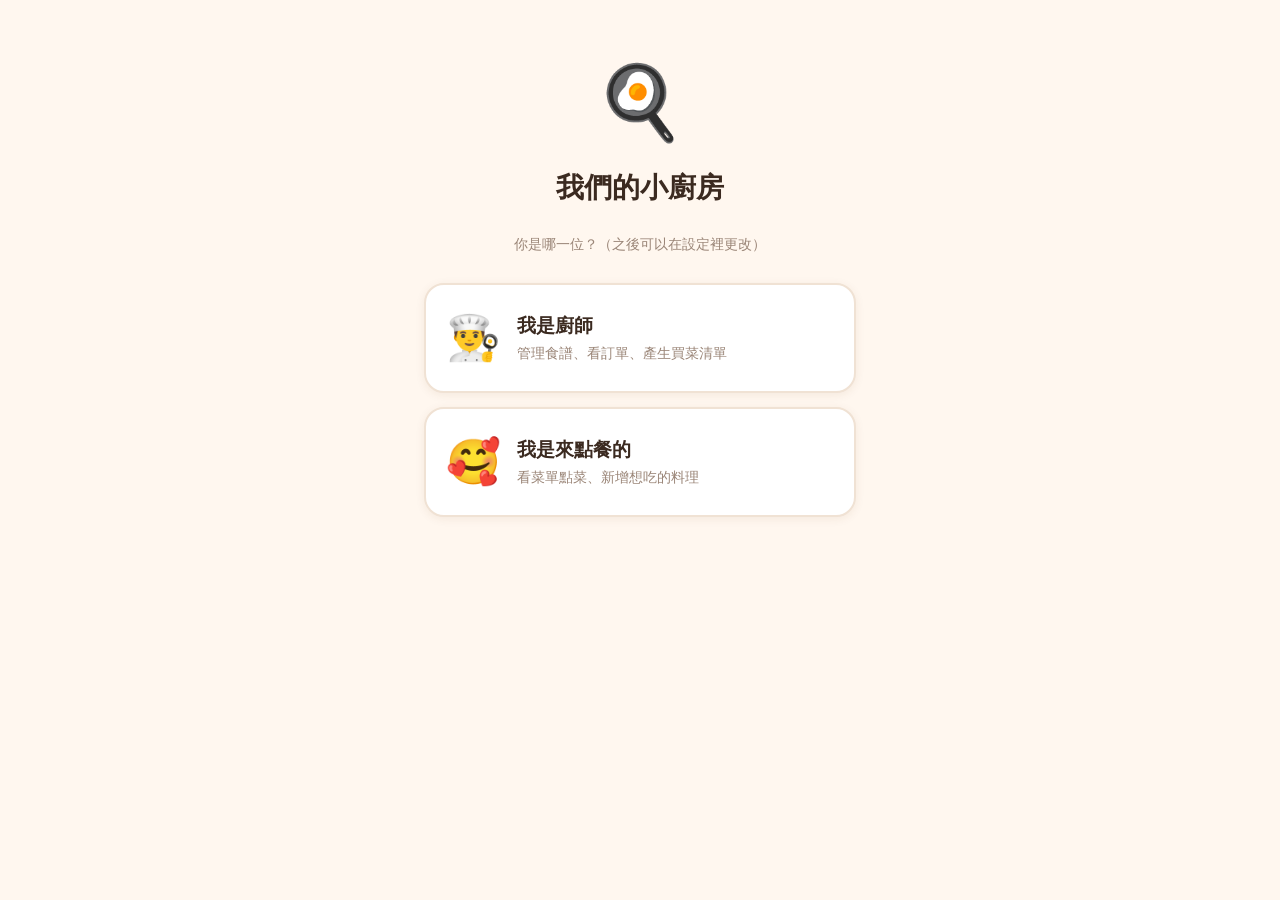
==== index.html @ f6fb0038 "Add couple recipe & ordering PWA for iPhone Chef can store recipes (photo, ingredients, steps), view" ====
<!doctype html>
<html lang="zh-Hant">
<head>
  <meta charset="utf-8">
  <meta name="viewport" content="width=device-width, initial-scale=1, viewport-fit=cover">
  <meta name="theme-color" content="#fff7ef" media="(prefers-color-scheme: light)">
  <meta name="theme-color" content="#1f1915" media="(prefers-color-scheme: dark)">
  <meta name="apple-mobile-web-app-capable" content="yes">
  <meta name="mobile-web-app-capable" content="yes">
  <meta name="apple-mobile-web-app-status-bar-style" content="default">
  <meta name="apple-mobile-web-app-title" content="小廚房">
  <meta name="format-detection" content="telephone=no">
  <link rel="apple-touch-icon" href="icons/apple-touch-icon.png">
  <link rel="icon" type="image/png" href="icons/icon-192.png">
  <link rel="manifest" href="manifest.webmanifest">
  <link rel="stylesheet" href="styles.css">
  <title>我們的小廚房</title>
</head>
<body>
  <div id="app"></div>
  <div id="toast" role="status" aria-live="polite"></div>
  <script type="module" src="app.js"></script>
</body>
</html>
---- styles.css ----
:root {
  --bg: #fff7ef;
  --card: #ffffff;
  --text: #3b2a20;
  --muted: #9a8577;
  --line: #f0e2d4;
  --primary: #e8603c;
  --primary-soft: #fde6dc;
  --love: #e24a7b;
  --love-soft: #fde3ec;
  --ok: #3a9b5c;
  --warn: #c98612;
  --danger: #d0453a;
  --shadow: 0 2px 10px rgba(120, 70, 30, 0.08);
  --radius: 16px;
  --tabbar-h: 58px;
  color-scheme: light dark;
}

@media (prefers-color-scheme: dark) {
  :root {
    --bg: #1f1915;
    --card: #2b231e;
    --text: #f5e9df;
    --muted: #a8968a;
    --line: #3d322b;
    --primary: #ff7a52;
    --primary-soft: #4a2c22;
    --love: #ff6f9c;
    --love-soft: #4a2533;
    --shadow: none;
  }
}

* { box-sizing: border-box; -webkit-tap-highlight-color: transparent; }

html, body { margin: 0; background: var(--bg); color: var(--text); }

body {
  font-family: -apple-system, BlinkMacSystemFont, "PingFang TC", "Noto Sans TC", "Helvetica Neue", sans-serif;
  font-size: 16px;
  line-height: 1.5;
  -webkit-text-size-adjust: 100%;
  min-height: 100vh;
}

a { color: inherit; text-decoration: none; }
button, input, select, textarea { font: inherit; color: inherit; }
/* iOS 輸入框字小於 16px 會自動放大畫面 */
input, select, textarea { font-size: 16px; }

h1, h2, h3 { margin: 0; line-height: 1.3; }

.muted { color: var(--muted); font-size: 14px; }
.center { text-align: center; }
.error { color: var(--danger); font-size: 14px; }

/* ---------- 版面 ---------- */

.top {
  position: sticky;
  top: 0;
  z-index: 10;
  display: grid;
  grid-template-columns: 1fr auto 1fr;
  align-items: center;
  gap: 8px;
  padding: calc(env(safe-area-inset-top) + 8px) 12px 8px;
  background: color-mix(in srgb, var(--bg) 88%, transparent);
  -webkit-backdrop-filter: blur(14px);
  backdrop-filter: blur(14px);
  border-bottom: 1px solid var(--line);
}
.top h1 { font-size: 17px; font-weight: 700; text-align: center; white-space: nowrap; overflow: hidden; text-overflow: ellipsis; max-width: 55vw; }
.top .side { display: flex; align-items: center; min-width: 0; }
.top .side.right { justify-content: flex-end; }

.icon-btn {
  border: 0;
  background: none;
  color: var(--primary);
  padding: 6px 4px;
  font-size: 16px;
  cursor: pointer;
  white-space: nowrap;
}
.icon-btn.strong { font-weight: 700; }

.page {
  padding: 16px 16px calc(var(--tabbar-h) + env(safe-area-inset-bottom) + 90px);
  max-width: 720px;
  margin: 0 auto;
}

.tabbar {
  position: fixed;
  left: 0;
  right: 0;
  bottom: 0;
  z-index: 20;
  display: flex;
  padding-bottom: env(safe-area-inset-bottom);
  background: color-mix(in srgb, var(--card) 92%, transparent);
  -webkit-backdrop-filter: blur(14px);
  backdrop-filter: blur(14px);
  border-top: 1px solid var(--line);
}
.tabbar a {
  flex: 1;
  height: var(--tabbar-h);
  display: flex;
  flex-direction: column;
  align-items: center;
  justify-content: center;
  font-size: 11px;
  color: var(--muted);
}
.tabbar a.on { color: var(--primary); font-weight: 600; }
.tabbar .ti { position: relative; font-size: 22px; line-height: 1.1; filter: grayscale(0.6); }
.tabbar a.on .ti { filter: none; }
.badge {
  position: absolute;
  top: -4px;
  right: -12px;
  min-width: 18px;
  height: 18px;
  padding: 0 5px;
  border-radius: 9px;
  background: var(--danger);
  color: #fff;
  font-size: 11px;
  line-height: 18px;
  text-align: center;
}

#toast {
  position: fixed;
  left: 50%;
  bottom: calc(var(--tabbar-h) + env(safe-area-inset-bottom) + 76px);
  transform: translate(-50%, 20px);
  opacity: 0;
  pointer-events: none;
  z-index: 50;
  max-width: calc(100vw - 48px);
  padding: 10px 18px;
  border-radius: 999px;
  background: rgba(40, 28, 20, 0.9);
  color: #fff;
  font-size: 15px;
  text-align: center;
  transition: opacity 0.2s, transform 0.2s;
}
#toast.show { opacity: 1; transform: translate(-50%, 0); }

/* ---------- 按鈕 ---------- */

.btn {
  display: inline-flex;
  align-items: center;
  justify-content: center;
  gap: 6px;
  min-height: 46px;
  padding: 10px 18px;
  border: 1px solid var(--line);
  border-radius: 14px;
  background: var(--card);
  font-weight: 600;
  cursor: pointer;
  text-align: center;
}
.btn:active { transform: scale(0.98); }
.btn:disabled { opacity: 0.4; }
.btn.primary { background: var(--primary); border-color: var(--primary); color: #fff; }
.btn.ghost { background: transparent; }
.btn.danger { color: var(--danger); }
.btn.small { min-height: 36px; padding: 6px 14px; font-size: 14px; border-radius: 12px; }
.btn.block { display: flex; width: 100%; margin-top: 10px; }
.btn.big { min-height: 54px; font-size: 18px; }

/* ---------- 歡迎頁 ---------- */

.welcome {
  min-height: 100vh;
  padding: calc(env(safe-area-inset-top) + 48px) 24px 40px;
  display: flex;
  flex-direction: column;
  align-items: center;
  text-align: center;
  gap: 14px;
  max-width: 480px;
  margin: 0 auto;
}
.welcome .logo { font-size: 72px; }
.welcome h1 { font-size: 28px; }
.role-card {
  width: 100%;
  display: flex;
  align-items: center;
  gap: 16px;
  padding: 20px;
  border: 2px solid var(--line);
  border-radius: 20px;
  background: var(--card);
  box-shadow: var(--shadow);
  text-align: left;
  cursor: pointer;
}
.role-card:active { border-color: var(--primary); }
.role-card .big { font-size: 44px; }
.role-card b { display: block; font-size: 19px; }
.role-card small { color: var(--muted); font-size: 14px; }

/* ---------- 菜單 ---------- */

.search {
  width: 100%;
  padding: 11px 14px;
  border: 1px solid var(--line);
  border-radius: 12px;
  background: var(--card);
  -webkit-appearance: none;
  appearance: none;
}

.chips {
  display: flex;
  gap: 8px;
  overflow-x: auto;
  margin: 12px -16px 14px;
  padding: 0 16px;
  scrollbar-width: none;
}
.chips::-webkit-scrollbar { display: none; }
.chips.wrap { flex-wrap: wrap; overflow: visible; margin: 8px 0 0; padding: 0; }
.chip,
.chip-radio span {
  flex: none;
  display: inline-block;
  padding: 7px 14px;
  border: 1px solid var(--line);
  border-radius: 999px;
  background: var(--card);
  font-size: 14px;
  white-space: nowrap;
  cursor: pointer;
}
.chip.on,
.chip-radio input:checked + span { background: var(--primary); border-color: var(--primary); color: #fff; }
.chip-radio input { position: absolute; opacity: 0; pointer-events: none; }

.grid { display: grid; grid-template-columns: repeat(2, minmax(0, 1fr)); gap: 12px; }
@media (min-width: 600px) { .grid { grid-template-columns: repeat(3, minmax(0, 1fr)); } }

.card {
  position: relative;
  background: var(--card);
  border-radius: var(--radius);
  box-shadow: var(--shadow);
  border: 1px solid var(--line);
  overflow: hidden;
}
.card-link { display: block; }
.card-body { padding: 10px 12px 12px; }
.card h3 { font-size: 16px; white-space: nowrap; overflow: hidden; text-overflow: ellipsis; }
.meta { margin: 2px 0 0; color: var(--muted); font-size: 13px; }

.thumb, .hero, .mini {
  background: var(--primary-soft) center / cover no-repeat;
  display: flex;
  align-items: center;
  justify-content: center;
}
.thumb { aspect-ratio: 4 / 3; }
.thumb.emoji span { font-size: 52px; }
.hero { aspect-ratio: 16 / 10; border-radius: var(--radius); }
.hero.emoji span { font-size: 90px; }
.mini { width: 48px; height: 48px; border-radius: 12px; flex: none; }
.mini.emoji span { font-size: 26px; }

.tag {
  display: inline-block;
  margin: 6px 4px 0 0;
  padding: 2px 8px;
  border-radius: 999px;
  font-size: 12px;
  font-weight: 600;
}
.tag.love { background: var(--love-soft); color: var(--love); }
.tag.warn { background: color-mix(in srgb, var(--warn) 18%, transparent); color: var(--warn); }

.add-btn {
  position: absolute;
  top: 8px;
  right: 8px;
  width: 38px;
  height: 38px;
  border-radius: 50%;
  border: 0;
  background: rgba(255, 255, 255, 0.95);
  color: var(--primary);
  font-size: 20px;
  font-weight: 700;
  box-shadow: 0 2px 8px rgba(0, 0, 0, 0.15);
  cursor: pointer;
}
.add-btn.on { background: var(--primary); color: #fff; font-size: 16px; }

.cart-bar {
  position: fixed;
  left: 16px;
  right: 16px;
  bottom: calc(var(--tabbar-h) + env(safe-area-inset-bottom) + 12px);
  z-index: 15;
  display: flex;
  justify-content: space-between;
  align-items: center;
  max-width: 688px;
  margin: 0 auto;
  padding: 14px 20px;
  border-radius: 16px;
  background: var(--primary);
  color: #fff;
  font-weight: 700;
  box-shadow: 0 6px 20px rgba(232, 96, 60, 0.35);
}

.empty { text-align: center; color: var(--muted); padding: 48px 0; grid-column: 1 / -1; }
.empty p { font-size: 18px; margin: 0 0 16px; }

/* ---------- 食譜 ---------- */

.recipe-head { margin: 16px 0 8px; }
.recipe-head h2 { font-size: 26px; }
.notes, .hint {
  margin: 12px 0;
  padding: 12px 14px;
  border-radius: 12px;
  background: var(--primary-soft);
  font-size: 15px;
  white-space: pre-wrap;
}

.panel {
  margin: 14px 0;
  padding: 16px;
  background: var(--card);
  border: 1px solid var(--line);
  border-radius: var(--radius);
  box-shadow: var(--shadow);
}
.panel h3 { font-size: 17px; margin-bottom: 10px; }
.panel h3 small { color: var(--muted); font-weight: 400; font-size: 13px; }
.panel p { margin: 6px 0; }

.ings { list-style: none; margin: 0; padding: 0; }
.ings li + li { border-top: 1px dashed var(--line); }
.ings label { display: flex; align-items: center; gap: 12px; padding: 10px 0; cursor: pointer; }
.ings .n { flex: 1; }
.ings .a { color: var(--muted); }
.ings input:checked ~ span { text-decoration: line-through; opacity: 0.5; }

input[type="checkbox"] { width: 22px; height: 22px; accent-color: var(--primary); flex: none; margin: 0; }

.steps { margin: 0; padding: 0; list-style: none; counter-reset: s; }
.steps li { position: relative; padding: 4px 0 14px 44px; counter-increment: s; white-space: pre-wrap; }
.steps li::before {
  content: counter(s);
  position: absolute;
  left: 0;
  top: 2px;
  width: 30px;
  height: 30px;
  border-radius: 50%;
  background: var(--primary);
  color: #fff;
  font-weight: 700;
  display: flex;
  align-items: center;
  justify-content: center;
}

.actions { margin-top: 20px; }

/* ---------- 表單 ---------- */

.form { display: flex; flex-direction: column; gap: 16px; }
.form label, .field { display: flex; flex-direction: column; gap: 6px; font-size: 14px; color: var(--muted); font-weight: 600; }
.form input:not([type]),
.form input[inputmode],
.form input[name],
.form select,
.form textarea,
.join input,
.field textarea {
  width: 100%;
  padding: 11px 12px;
  border: 1px solid var(--line);
  border-radius: 12px;
  background: var(--card);
  color: var(--text);
  font-weight: 400;
  -webkit-appearance: none;
  appearance: none;
}
.form input[type="radio"] { position: absolute; opacity: 0; pointer-events: none; }
textarea { resize: vertical; }

.row3 { display: grid; grid-template-columns: 1.4fr 1fr 1fr; gap: 10px; }

.photo-box {
  position: relative;
  display: flex !important;
  flex-direction: column;
  align-items: center;
  justify-content: center;
  aspect-ratio: 16 / 9;
  border: 2px dashed var(--line);
  border-radius: var(--radius);
  background: var(--card) center / cover no-repeat;
  font-size: 36px;
  cursor: pointer;
}
.photo-box small { font-size: 14px; }
.photo-box.has { border-style: solid; }
.photo-actions { display: flex; gap: 8px; justify-content: center; margin-top: 8px; }
.photo-actions .btn { display: inline-flex; flex-direction: row; }

.emoji-row { display: flex; flex-wrap: wrap; gap: 6px; }
.emoji-row label { display: block; }
.emoji-row span {
  display: flex;
  width: 42px;
  height: 42px;
  align-items: center;
  justify-content: center;
  font-size: 24px;
  border-radius: 12px;
  border: 2px solid transparent;
  background: var(--card);
  cursor: pointer;
}
.emoji-row input:checked + span { border-color: var(--primary); background: var(--primary-soft); }

.ing-row { display: grid; grid-template-columns: 1fr 0.7fr 36px; gap: 8px; margin-bottom: 8px; }
#step-list { margin: 0; padding-left: 22px; }
.step-row { margin-bottom: 8px; }
.step-row { display: list-item; }
.step-row textarea { width: calc(100% - 44px); vertical-align: top; }
.x {
  width: 36px;
  height: 44px;
  border: 0;
  background: none;
  color: var(--muted);
  font-size: 16px;
  cursor: pointer;
}
.field .btn.small { align-self: flex-start; color: var(--primary); }

/* ---------- 點餐 ---------- */

.list { list-style: none; margin: 0 0 16px; padding: 0; }
.cart-item {
  display: flex;
  align-items: center;
  gap: 12px;
  padding: 10px;
  margin-bottom: 8px;
  background: var(--card);
  border: 1px solid var(--line);
  border-radius: var(--radius);
}
.grow { flex: 1; font-weight: 600; min-width: 0; }
.stepper { display: flex; align-items: center; gap: 10px; }
.stepper button {
  width: 34px;
  height: 34px;
  border-radius: 50%;
  border: 1px solid var(--line);
  background: var(--bg);
  font-size: 18px;
  cursor: pointer;
}
.stepper b { min-width: 16px; text-align: center; }
.page > .field { margin: 16px 0; }

/* ---------- 訂單 ---------- */

.section { font-size: 15px; color: var(--muted); margin: 18px 0 8px; }
.order {
  padding: 14px 16px;
  margin-bottom: 12px;
  background: var(--card);
  border: 1px solid var(--line);
  border-left: 5px solid var(--primary);
  border-radius: var(--radius);
  box-shadow: var(--shadow);
}
.order.s-cooking { border-left-color: var(--warn); }
.order.s-done { border-left-color: var(--ok); opacity: 0.75; }
.order-top { display: flex; align-items: center; gap: 8px; font-size: 13px; color: var(--muted); }
.order-top time { margin-left: auto; }
.status { padding: 2px 10px; border-radius: 999px; font-weight: 700; color: #fff; background: var(--primary); }
.s-cooking .status { background: var(--warn); }
.s-done .status { background: var(--ok); }
.meal { font-weight: 600; color: var(--text); }
.order-items { margin: 10px 0 0; padding-left: 20px; font-size: 17px; }
.order-items a { text-decoration: underline; text-decoration-color: var(--line); text-underline-offset: 3px; }
.order .note { margin: 10px 0 0; padding: 8px 12px; border-radius: 10px; background: var(--love-soft); font-size: 15px; white-space: pre-wrap; }
.order-actions { display: flex; gap: 8px; justify-content: flex-end; margin-top: 12px; }

/* ---------- 買菜清單 ---------- */

.progress-text { font-weight: 700; }
.shop { list-style: none; margin: 0; padding: 0; }
.shop label {
  display: flex;
  gap: 12px;
  align-items: flex-start;
  padding: 12px 14px;
  margin-bottom: 8px;
  background: var(--card);
  border: 1px solid var(--line);
  border-radius: 14px;
  cursor: pointer;
}
.shop label span { display: flex; flex-direction: column; }
.shop b { font-size: 17px; }
.shop small { color: var(--muted); font-size: 13px; }
.shop label.done { opacity: 0.45; }
.shop label.done b { text-decoration: line-through; }

/* ---------- 做菜模式 ---------- */

.cook { min-height: 100vh; display: flex; flex-direction: column; padding-bottom: calc(env(safe-area-inset-bottom) + 16px); }
.progress { height: 4px; background: var(--line); }
.progress i { display: block; height: 100%; background: var(--primary); transition: width 0.25s; }
.cook-ing { margin: 12px 16px 0; }
.cook-ing summary { font-weight: 700; cursor: pointer; }
.cook-step { flex: 1; padding: 24px 20px; display: flex; flex-direction: column; justify-content: center; }
.cook-step .num { color: var(--primary); font-weight: 800; font-size: 16px; margin-bottom: 8px; }
.cook-step p { margin: 0; font-size: 26px; line-height: 1.55; font-weight: 600; white-space: pre-wrap; }
.cook-nav { display: grid; grid-template-columns: 1fr 1.4fr; gap: 12px; padding: 0 16px; }
.cook-nav .btn { min-height: 60px; font-size: 18px; }

/* ---------- 設定 ---------- */

.seg { display: flex; gap: 6px; padding: 4px; background: var(--bg); border-radius: 14px; }
.seg button { flex: 1; padding: 10px; border: 0; border-radius: 11px; background: transparent; font-weight: 600; cursor: pointer; }
.seg button.on { background: var(--card); box-shadow: 0 1px 4px rgba(0, 0, 0, 0.12); color: var(--primary); }
.code {
  font-family: ui-monospace, Menlo, monospace;
  font-size: 22px !important;
  font-weight: 700;
  letter-spacing: 1px;
  text-align: center;
  padding: 10px;
  background: var(--bg);
  border-radius: 12px;
  user-select: all;
  -webkit-user-select: all;
}
.join { display: flex; gap: 8px; margin-top: 10px; }
.join input { flex: 1; min-width: 0; }
.two { display: grid; grid-template-columns: 1fr 1fr; gap: 10px; margin-top: 10px; }
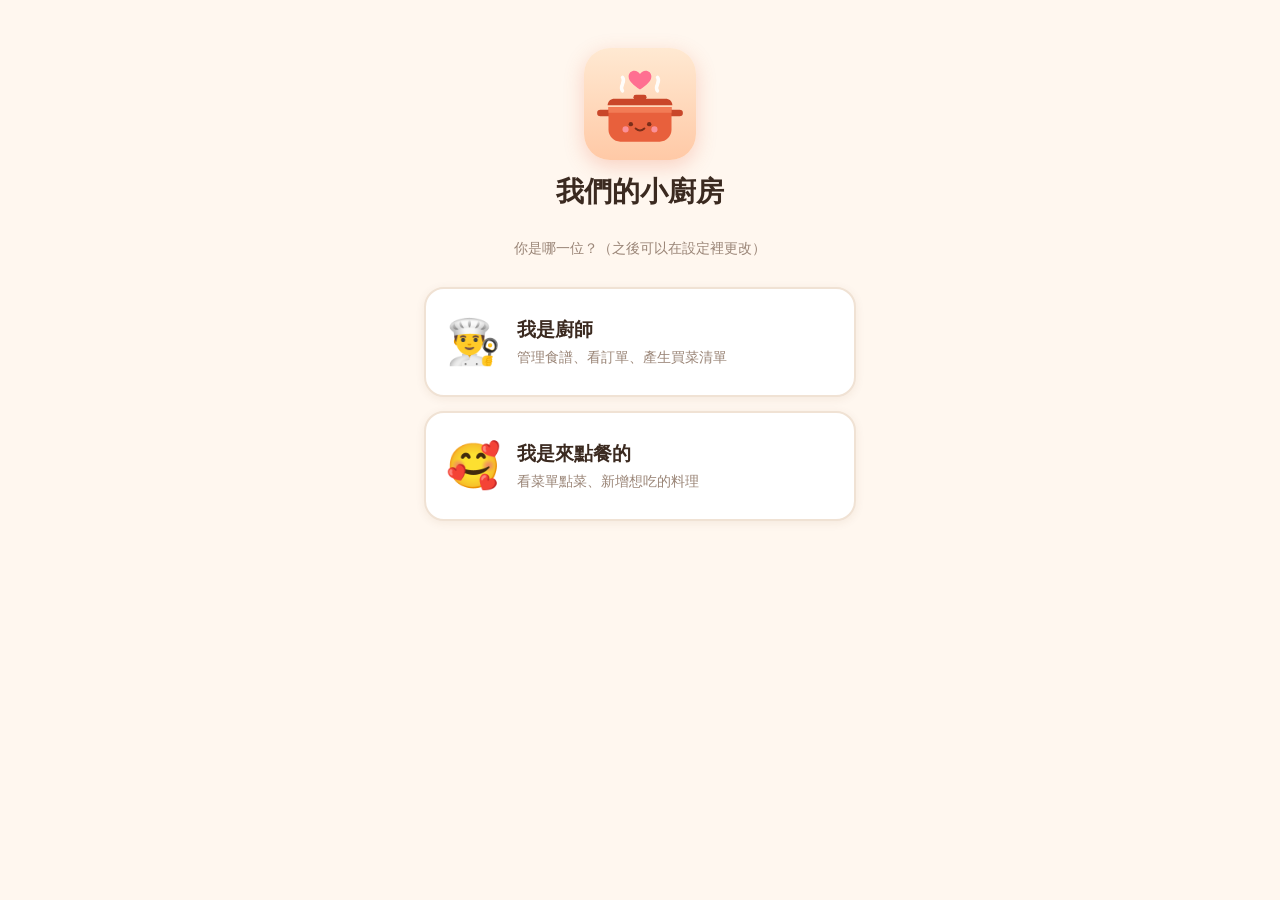
==== commit f18743a5: "Replace app icon with cute pot design New icon (smiling pot with heart steam) for home screen and th" ====
--- a/index.html
+++ b/index.html
@@ -10,7 +10,7 @@
   <meta name="apple-mobile-web-app-status-bar-style" content="default">
   <meta name="apple-mobile-web-app-title" content="小廚房">
   <meta name="format-detection" content="telephone=no">
-  <link rel="apple-touch-icon" href="icons/apple-touch-icon.png">
+  <link rel="apple-touch-icon" href="icons/apple-touch-icon.png?v=2">
   <link rel="icon" type="image/png" href="icons/icon-192.png">
   <link rel="manifest" href="manifest.webmanifest">
   <link rel="stylesheet" href="styles.css">
--- a/styles.css
+++ b/styles.css
@@ -190,7 +190,7 @@
   max-width: 480px;
   margin: 0 auto;
 }
-.welcome .logo { font-size: 72px; }
+.welcome .logo { width: 112px; height: 112px; border-radius: 26px; box-shadow: 0 6px 20px rgba(232, 96, 60, 0.25); }
 .welcome h1 { font-size: 28px; }
 .role-card {
   width: 100%;
